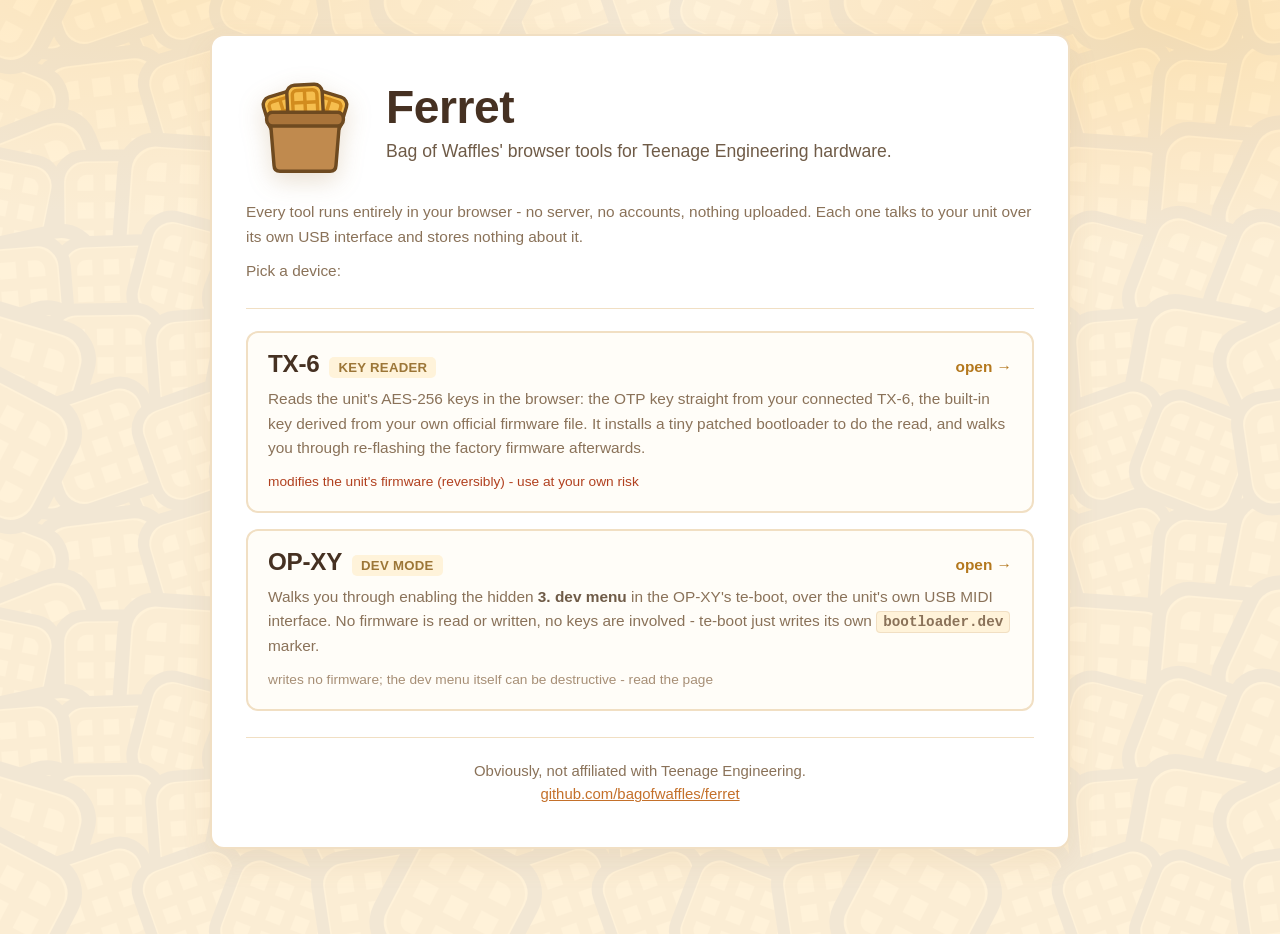
==== index.html @ 66b04594 "OP-XY dev mode enabler" ====
<!doctype html>
<html lang="en">
<head>
<meta charset="utf-8">
<meta name="viewport" content="width=device-width,initial-scale=1">
<title>Ferret - browser tools for TE hardware | Bag of Waffles</title>
<meta name="description" content="Bag of Waffles' browser tools for Teenage Engineering hardware: a TX-6 key reader and an OP-XY dev-mode enabler. Client-side only - nothing is uploaded.">
<meta name="color-scheme" content="light">
<meta name="theme-color" content="#FFF6E6">
<link rel="icon" type="image/svg+xml" href="assets/logo.svg">
<link rel="stylesheet" href="assets/style.css">
</head>
<body>
<div class="wrap">

<header class="hero">
  <div class="hero-head">
    <div class="logo-blk">
      <img class="logo" src="assets/logo.svg" alt="The Bag of Waffles logo: a brown paper bag overflowing with waffles" width="118" height="118">
    </div>
    <div class="hero-title">
      <h1>Ferret</h1>
      <p class="tag">Bag of Waffles' browser tools for Teenage Engineering hardware.</p>
    </div>
  </div>
  <div class="hero-text">
    <p class="promise">Every tool runs entirely in your browser - no server, no accounts, nothing uploaded. Each
      one talks to your unit over its own USB interface and stores nothing about it.</p>
    <p class="promise">Pick a device:</p>
  </div>
</header>

<main>
  <ul class="devices">
    <li class="device">
      <a href="tx-6/">
        <span class="drow"><span class="dname">TX-6</span><span class="dwhat">key reader</span><span class="dgo">open &rarr;</span></span>
        <span class="ddesc">Reads the unit's AES-256 keys in the browser: the OTP key straight from your connected
          TX-6, the built-in key derived from your own official firmware file. It installs a tiny patched
          bootloader to do the read, and walks you through re-flashing the factory firmware afterwards.</span>
        <span class="dmeta warn">modifies the unit's firmware (reversibly) - use at your own risk</span>
      </a>
    </li>
    <li class="device">
      <a href="op-xy/">
        <span class="drow"><span class="dname">OP-XY</span><span class="dwhat">dev mode</span><span class="dgo">open &rarr;</span></span>
        <span class="ddesc">Walks you through enabling the hidden <b>3. dev menu</b> in the OP-XY's te-boot, over the
          unit's own USB MIDI interface. No firmware is read or written, no keys are involved - te-boot just writes
          its own <code>bootloader.dev</code> marker.</span>
        <span class="dmeta">writes no firmware; the dev menu itself can be destructive - read the page</span>
      </a>
    </li>
  </ul>
</main>

<footer>
  <p>Obviously, not affiliated with Teenage Engineering.</p>
  <p><a href="https://github.com/bagofwaffles/ferret" target="_blank" rel="noopener">github.com/bagofwaffles/ferret</a></p>
</footer>

</div>
<noscript><p style="text-align:center;padding:20px">This page works without JavaScript, but the tools need it.</p></noscript>
</body>
</html>
---- assets/style.css ----
/* Ferret - one stylesheet for every page (picker + tools).
   Loaded as assets/style.css from the root and ../assets/style.css from each
   tool folder. waffles.svg / logo.svg sit next to this file. */
:root{
  --bg:#FFF6E6; --card:#FFFFFF; --ink:#463122; --dim:#967F68; --line:#F1DFC3; --line2:#E7CFA9;
  --gold:#F2A93B; --gold-hi:#F9C463; --gold-edge:#C9821B; --gold-ink:#5A3A06; --brown:#3B2A1B;
  --ok:#4E9E58; --ok-bg:#EAF7EA; --err:#E4572E; --err-bg:#FDEDE8; --warn:#D98A1F;
  --font:-apple-system,BlinkMacSystemFont,"Segoe UI",Roboto,Helvetica,Arial,sans-serif;
  --mono:ui-monospace,SFMono-Regular,Menlo,Consolas,monospace;
}
*{box-sizing:border-box}
[hidden]{display:none!important}
body{
  margin:0;color:var(--ink);
  font:17.6px/1.6 var(--font);
  background:url("waffles.svg") 0 0/460px 460px repeat,
             radial-gradient(900px 420px at 12% -4%,#FFEDCB,transparent 60%),
             radial-gradient(900px 420px at 92% 2%,#FFE9C2,transparent 55%),
             var(--bg);
  min-height:100vh;
}
.wrap{max-width:860px;margin:34px auto;padding:0 34px 40px;background:var(--card);
  border:2px solid var(--line);border-radius:14px;box-shadow:0 12px 30px rgba(178,133,66,.12)}
h1,h2,summary,button{font-family:var(--font);letter-spacing:-.01em}
a{color:#C4702A}
code{font:600 14.3px var(--mono);background:#FFF3DA;border:1px solid #F1DFC3;border-radius:4px;padding:2px 6px}

/* hero */
.hero{padding:30px 0 24px;border-bottom:1px solid var(--line)}
.hero-head{display:flex;align-items:center;gap:22px;flex-wrap:wrap}
.logo{width:118px;height:118px;filter:drop-shadow(0 8px 12px rgba(150,100,30,.2))}
.logo-blk{flex:none;display:flex;flex-direction:column;align-items:center;gap:7px}
.hero a{color:inherit;text-decoration:none}
.hero h1{font:700 clamp(33px,6vw,46.2px)/1.02 var(--font);margin:0}
.hero-title{flex:1 1 0;min-width:0}
.hero-text{margin-top:16px}
.tag{margin:6px 0 0;font-size:17.6px;color:#6F5B47}
.promise{margin:10px 0 0;font-size:15.4px;color:#8A7259}
.warnbar{margin:14px 0 0;padding:10px 14px;background:var(--err-bg);border:1px solid #F3C1B3;
  border-radius:6px;font-size:14.9px;color:#8C3A22}
.warnbar b{color:#B1401F}
@media(max-width:640px){.wrap{padding:0 18px 30px;margin:14px auto}.hero{padding:20px 0 18px}.hero-head{gap:14px}.logo{width:86px;height:86px}.tag{font-size:16.5px}}

/* step cards */
.steps{list-style:none;margin:0;padding:0}
.step{display:flex;gap:14px;padding:18px 0;border-top:1px solid var(--line);transition:opacity .2s,background .2s}
.step:first-child{border-top:0}
.step .num{flex:none;width:32px;padding-top:5px;align-self:flex-start;display:grid;place-items:center;
  font:700 20.9px/1 var(--font);color:#C9A16B}
.step .tick{display:none;font:700 16.5px/1 var(--font);color:var(--ok)}
.step .sbody{flex:1;min-width:0}
.step h2{margin:0 0 4px;font-size:19.8px;display:flex;align-items:center;gap:9px;flex-wrap:wrap}
.step.pending{opacity:.55}
.step.active{background:#FFFCF3}
.step.active .num{color:#9C6A10}
.step.done .ico{display:none}
.step.done .tick{display:inline}
.step.fail{background:#FDF2ED}
.sn{font:700 13.2px var(--font);color:#9C7637;background:#FFF3DA;border-radius:5px;padding:3px 9px}
.step.done .sn{color:#3E7F46;background:var(--ok-bg)}
.step.fail .sn{color:#B1401F;background:var(--err-bg)}
.sn:empty{display:none}

/* chips */
.chips{display:flex;gap:8px;flex-wrap:wrap;margin:4px 0 2px}
.chip{font:700 14.3px var(--font);padding:4px 10px;border-radius:5px;background:#FFF3DA;
  border:1.5px solid var(--line);color:#8A6B3F}
.chip.on{background:var(--ok-bg);border-color:#B7DFB9;color:#3E7F46}
.chip.off{background:var(--err-bg);border-color:#F3C1B3;color:#B1401F}

/* buttons */
.btn{display:inline-flex;align-items:center;gap:8px;font:700 17.6px var(--font);
  border-radius:10px;padding:12px 24px;border:2px solid transparent;cursor:pointer;
  transition:transform .08s ease,background-color .15s ease,border-color .15s ease;
  background:#FFFBF3;color:var(--ink)}
.btn.primary{background:var(--gold);color:var(--gold-ink);box-shadow:0 3px 0 var(--gold-edge)}
.btn.primary:not(:disabled):hover{background:#E89C2B}
.btn:not(.primary){border-color:var(--line);box-shadow:0 3px 0 #EDDCC0}
.btn:not(.primary):not(:disabled):hover{background:#FFF4E0;border-color:#E7CFA9}
.btn.primary:active{transform:translateY(3px);box-shadow:0 1px 0 var(--gold-edge);background:#E39420}
.btn:not(.primary):active{transform:translateY(2px);box-shadow:0 1px 0 #EDDCC0;background:#FFEFD3}
.btn:disabled{opacity:.45;cursor:not-allowed;box-shadow:none}
.btn.small{padding:8px 16px;font-size:16px}
.actions{display:flex;gap:10px;flex-wrap:wrap;margin-top:12px;align-items:center}
.actions:empty{display:none}

/* inputs */
input:not([type=file]),select{width:100%;background:#FFFDF8;border:2px solid var(--line);
  border-radius:8px;padding:11px 13px;font:inherit;color:var(--ink)}
input:not([type=file]):focus,select:focus{outline:3px solid #F9C463;outline-offset:1px;border-color:var(--gold)}
label{display:block;font:700 14.9px var(--font);color:#7A6449;margin:14px 0 6px}
.row{display:flex;gap:10px;align-items:center;flex-wrap:wrap}
#port{max-width:280px}
.mansub{font:700 14.3px var(--font);color:#8A6B3F;margin:16px 0 0}

/* cards / drawers */
.card{padding:14px 0 12px 46px;border-top:1px solid var(--line)}
#d-how{border-top:0;border-bottom:1px solid var(--line)}
details.card>summary{cursor:pointer;font:700 20.4px var(--font);list-style:none;user-select:none;
  position:relative;display:flex;align-items:center;gap:8px;padding:4px 0 2px;transition:color .15s}
details.card>summary::-webkit-details-marker{display:none}
details.card>summary:hover{color:#8A5A12}
details.card>summary::after{content:"";position:absolute;left:-36px;top:50%;
  width:24px;height:14px;background:#C78A2B;
  clip-path:path("M 3 0 L 21 0 Q 24 0 22.05 2.28 L 13.95 11.72 Q 12 14 10.05 11.72 L 1.95 2.28 Q 0 0 3 0 Z");
  transform:translateY(-50%);
  transition:transform .2s,background-color .15s}
details.card>summary:hover::after{background:#A2691B}
details.card[open]>summary::after{transform:translateY(-50%) rotate(180deg)}

/* hints */
.hint{color:var(--dim);font-size:15.4px;margin:9px 0 0}
.hint b{color:#6F5B47}
#checkhint{min-height:1em}
.howlist{margin:10px 0 0;padding-left:20px;color:var(--dim);font-size:15.4px}
.howlist li{margin:6px 0}
.howlist b{color:#6F5B47}

/* log */
#log{height:270px;overflow:auto;background:var(--brown);color:#F7EAD6;border-radius:10px;
  padding:12px;font:13.8px/1.55 var(--mono);white-space:pre-wrap;margin:12px 0 0}
#log .t{color:#9A8668}
#log .ok{color:#9FDD9B}
#log .err{color:#FF9D80}
#log .warn{color:#FFD27D}
#log .tx{color:#8FC6FF}
#log .rx{color:#D8B4FF}
#log .info{color:#F7EAD6}

/* footer */
footer p{margin:0}
footer{text-align:center;color:#8A7259;font-size:14.9px;margin-top:26px;border-top:1px solid var(--line);padding-top:22px}
footer b{font-weight:800}

/* toast */
.toast{position:fixed;left:50%;bottom:28px;transform:translateX(-50%) translateY(16px);
  background:#463122;color:#FFF6E6;padding:11px 21px;border-radius:10px;font:700 16px var(--font);
  opacity:0;transition:.25s;z-index:100;pointer-events:none;box-shadow:0 8px 20px rgba(0,0,0,.2)}
.toast.show{opacity:1;transform:translateX(-50%) translateY(0)}

:focus-visible{outline:3px solid var(--gold);outline-offset:2px;border-radius:6px}

/* ---------------- device picker (index.html) ---------------- */

/* device cards */
.devices{list-style:none;margin:22px 0 8px;padding:0;display:grid;gap:16px}
.device{border:2px solid var(--line);border-radius:12px;background:#FFFDF8;transition:border-color .15s,background .15s,box-shadow .15s}
.device a{display:block;padding:18px 20px;text-decoration:none;color:inherit;border-radius:10px}
.device:hover{border-color:var(--gold);background:#FFF7E3;box-shadow:0 4px 0 #EDDCC0}
.drow{display:flex;align-items:baseline;gap:10px;flex-wrap:wrap}
.dname{font:800 24.2px/1.1 var(--font);letter-spacing:-.01em}
.dwhat{font:700 13.2px var(--font);color:#9C7637;background:#FFF3DA;border-radius:5px;padding:3px 9px;text-transform:uppercase;letter-spacing:.02em}
.dgo{margin-left:auto;font:800 15.4px var(--font);color:#B4781E}
.device:hover .dgo{color:#8A5A12}
.ddesc{display:block;margin-top:9px;font-size:15.4px;color:#8A7259}
.ddesc b{color:#6F5B47}
.dmeta{display:block;margin-top:10px;font-size:13.7px;color:#A78F76}
.dmeta.warn{color:#B1401F}

/* ---------------- TX-6 ---------------- */

/* dropzone */
.drop{display:block;margin:14px 0 2px;border:2.5px dashed var(--line2);border-radius:10px;
  padding:20px;text-align:center;color:#A78F76;cursor:pointer;background:#FFFDF8;
  transition:border-color .15s,background .15s;font-weight:600}
.drop b{color:#8A6B3F}
.drop .sub{font-size:14.9px}
.drop:hover,.drop.hover{border-color:var(--gold);background:#FFF7E3}
.drop.ok{border-style:solid;border-color:#9ED39E;background:var(--ok-bg);color:#3E7F46}
.drop.ok b{color:#357B3E}

/* inputs */
#keyfield{font:14.9px/1.5 var(--mono)}
label.drop{font:inherit;color:#A78F76;margin:14px 0 2px}

/* key box */
.keybox{padding:18px 0 18px 46px;border-top:1px solid var(--line)}
.keybox h2{margin:0;font-size:22px}
.keyout{font:700 16.5px/1.75 var(--mono);word-break:break-all;background:#FFFDF7;border:2px dashed #EBCF9C;
  border-radius:10px;padding:15px;color:#7A5005;margin:12px 0 0}
.keylabel{font:700 15.4px var(--font);color:#7A6449;margin:16px 0 6px}
.keymeta{font-size:14.3px;color:var(--dim);margin:6px 0 0}
.keybox .actions{margin-top:14px}

/* decrypt output */
#dout{margin-top:12px}
#dout a{font-weight:800}

/* ---------------- OP-XY ---------------- */

/* reference / dry-run input */
#dry-otp{font:14.9px/1.5 var(--mono)}

/* connected unit box */
#unitbox{padding:14px 0 2px}
.unitrow{display:flex;gap:10px;font-size:15.4px;color:var(--dim);border-bottom:1px dashed var(--line);padding:5px 2px}
.unitrow span{flex:none;width:130px;color:#8A6B3F;font-weight:700}
.unitrow b{font-family:var(--mono);font-size:14.9px;color:#6F5B47;word-break:break-all}

/* reference / dry-run output */
#dryout{margin-top:12px}
.wire{background:var(--brown);color:#F7EAD6;border-radius:10px;padding:12px;
  font:13.8px/1.6 var(--mono);white-space:pre-wrap;word-break:break-all;margin:8px 0 0}
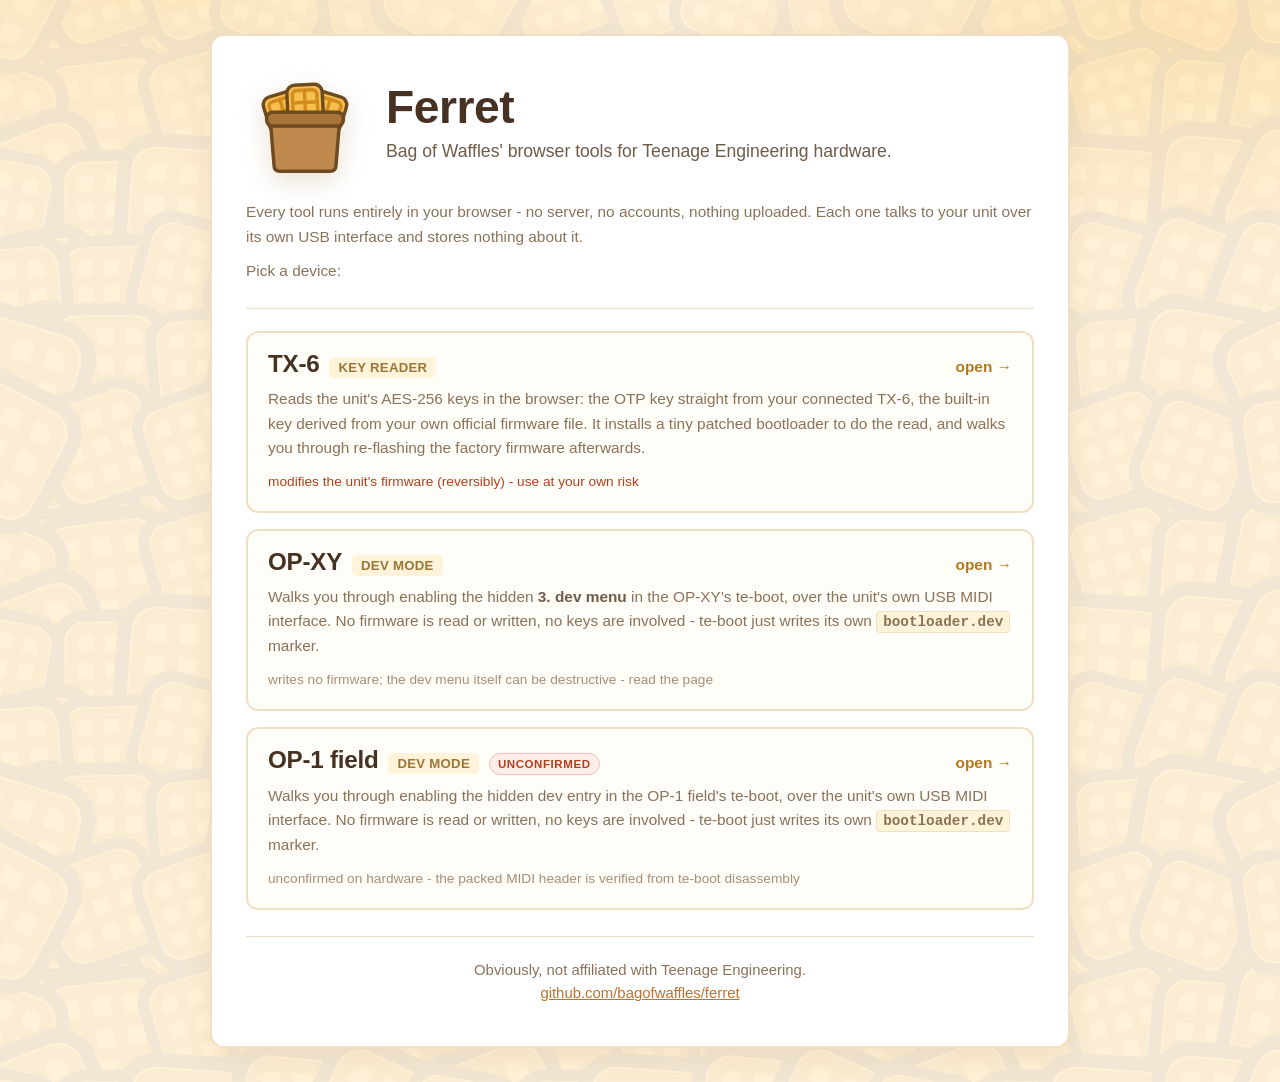
==== commit ae71781b: "Maybe dev mode for OP-1F" ====
--- a/index.html
+++ b/index.html
@@ -4,7 +4,7 @@
 <meta charset="utf-8">
 <meta name="viewport" content="width=device-width,initial-scale=1">
 <title>Ferret - browser tools for TE hardware | Bag of Waffles</title>
-<meta name="description" content="Bag of Waffles' browser tools for Teenage Engineering hardware: a TX-6 key reader and an OP-XY dev-mode enabler. Client-side only - nothing is uploaded.">
+<meta name="description" content="Bag of Waffles' browser tools for Teenage Engineering hardware: a TX-6 key reader, an OP-XY dev-mode enabler and an OP-1 field dev-mode enabler. Client-side only - nothing is uploaded.">
 <meta name="color-scheme" content="light">
 <meta name="theme-color" content="#FFF6E6">
 <link rel="icon" type="image/svg+xml" href="assets/logo.svg">
@@ -50,6 +50,15 @@
         <span class="dmeta">writes no firmware; the dev menu itself can be destructive - read the page</span>
       </a>
     </li>
+    <li class="device">
+      <a href="op-1f/">
+        <span class="drow"><span class="dname">OP-1 field</span><span class="dwhat">dev mode</span><span class="badge">unconfirmed</span><span class="dgo">open &rarr;</span></span>
+        <span class="ddesc">Walks you through enabling the hidden dev entry in the OP-1 field's te-boot, over the unit's
+          own USB MIDI interface. No firmware is read or written, no keys are involved - te-boot just writes its own
+          <code>bootloader.dev</code> marker.</span>
+        <span class="dmeta">unconfirmed on hardware - the packed MIDI header is verified from te-boot disassembly</span>
+      </a>
+    </li>
   </ul>
 </main>
 
--- a/assets/style.css
+++ b/assets/style.css
@@ -201,3 +201,14 @@
 #dryout{margin-top:12px}
 .wire{background:var(--brown);color:#F7EAD6;border-radius:10px;padding:12px;
   font:13.8px/1.6 var(--mono);white-space:pre-wrap;word-break:break-all;margin:8px 0 0}
+
+/* ---------------- OP-1 field ---------------- */
+
+/* unconfirmed badge */
+.badge{display:inline-block;font:800 11.5px/1.4 var(--font);letter-spacing:.05em;text-transform:uppercase;
+  padding:2px 8px;border-radius:999px;background:var(--err-bg);border:1px solid #F3C1B3;color:#B1401F;
+  vertical-align:middle;white-space:nowrap}
+
+/* challenge / header inputs */
+#otp-manual,#hdr{font:14.9px/1.5 var(--mono)}
+a.btn{text-decoration:none}
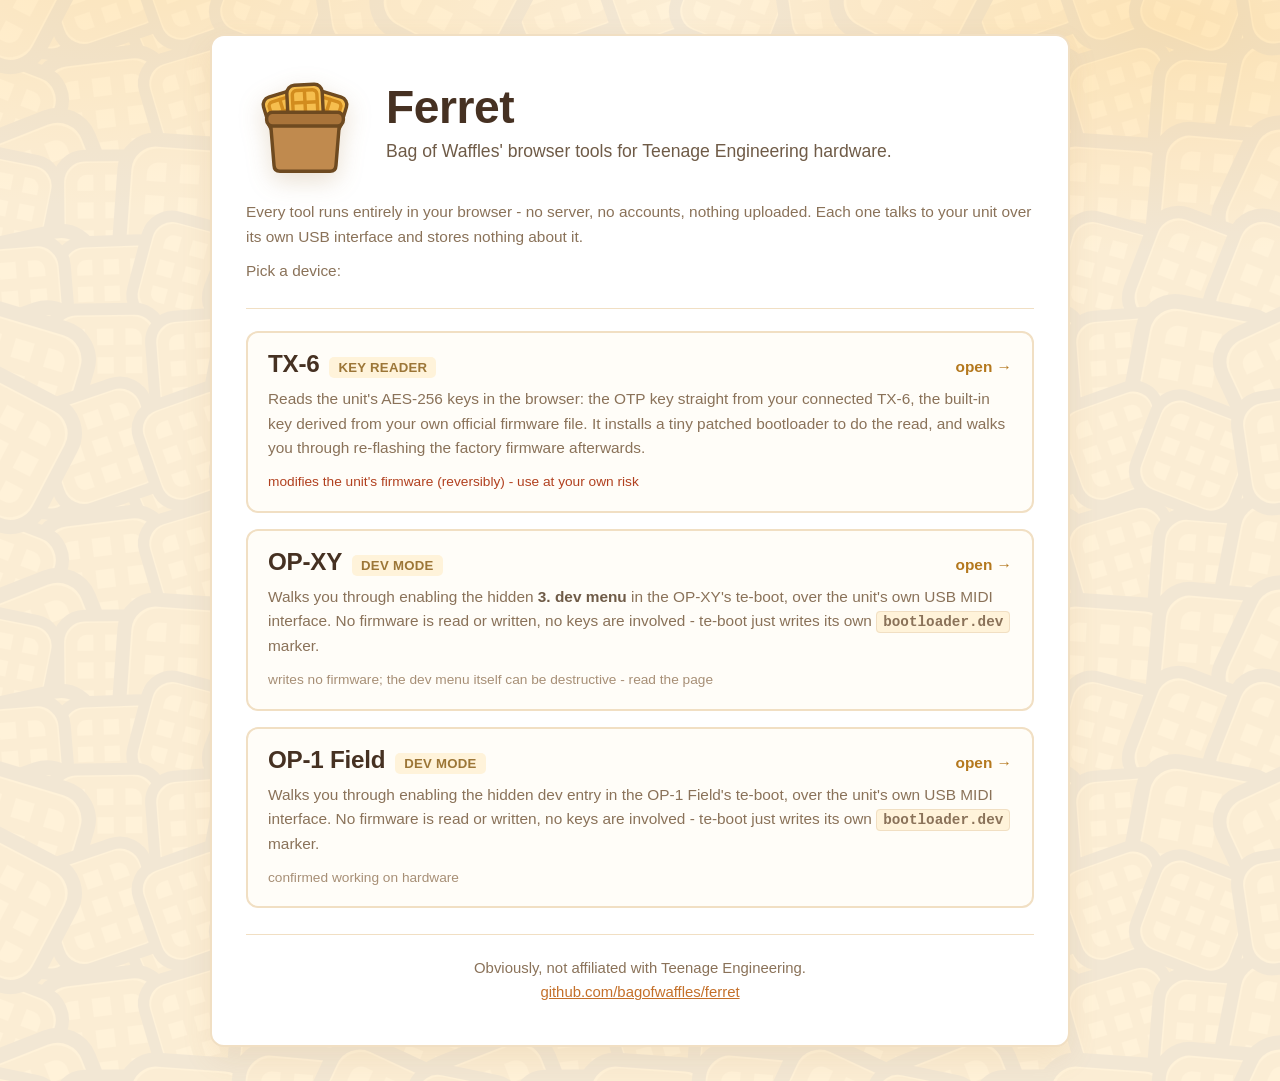
==== commit 99d30a27: "Confirmed working OP-1 Field dev mode" ====
--- a/index.html
+++ b/index.html
@@ -4,7 +4,7 @@
 <meta charset="utf-8">
 <meta name="viewport" content="width=device-width,initial-scale=1">
 <title>Ferret - browser tools for TE hardware | Bag of Waffles</title>
-<meta name="description" content="Bag of Waffles' browser tools for Teenage Engineering hardware: a TX-6 key reader, an OP-XY dev-mode enabler and an OP-1 field dev-mode enabler. Client-side only - nothing is uploaded.">
+<meta name="description" content="Bag of Waffles' browser tools for Teenage Engineering hardware: a TX-6 key reader, an OP-XY dev-mode enabler and an OP-1 Field dev-mode enabler. Client-side only - nothing is uploaded.">
 <meta name="color-scheme" content="light">
 <meta name="theme-color" content="#FFF6E6">
 <link rel="icon" type="image/svg+xml" href="assets/logo.svg">
@@ -52,11 +52,11 @@
     </li>
     <li class="device">
       <a href="op-1f/">
-        <span class="drow"><span class="dname">OP-1 field</span><span class="dwhat">dev mode</span><span class="badge">unconfirmed</span><span class="dgo">open &rarr;</span></span>
-        <span class="ddesc">Walks you through enabling the hidden dev entry in the OP-1 field's te-boot, over the unit's
+        <span class="drow"><span class="dname">OP-1 Field</span><span class="dwhat">dev mode</span><span class="dgo">open &rarr;</span></span>
+        <span class="ddesc">Walks you through enabling the hidden dev entry in the OP-1 Field's te-boot, over the unit's
           own USB MIDI interface. No firmware is read or written, no keys are involved - te-boot just writes its own
           <code>bootloader.dev</code> marker.</span>
-        <span class="dmeta">unconfirmed on hardware - the packed MIDI header is verified from te-boot disassembly</span>
+        <span class="dmeta">confirmed working on hardware</span>
       </a>
     </li>
   </ul>
--- a/assets/style.css
+++ b/assets/style.css
@@ -202,12 +202,9 @@
 .wire{background:var(--brown);color:#F7EAD6;border-radius:10px;padding:12px;
   font:13.8px/1.6 var(--mono);white-space:pre-wrap;word-break:break-all;margin:8px 0 0}
 
-/* ---------------- OP-1 field ---------------- */
-
-/* unconfirmed badge */
-.badge{display:inline-block;font:800 11.5px/1.4 var(--font);letter-spacing:.05em;text-transform:uppercase;
-  padding:2px 8px;border-radius:999px;background:var(--err-bg);border:1px solid #F3C1B3;color:#B1401F;
-  vertical-align:middle;white-space:nowrap}
+/* ---------------- OP-1 Field ---------------- */
+
+
 
 /* challenge / header inputs */
 #otp-manual,#hdr{font:14.9px/1.5 var(--mono)}
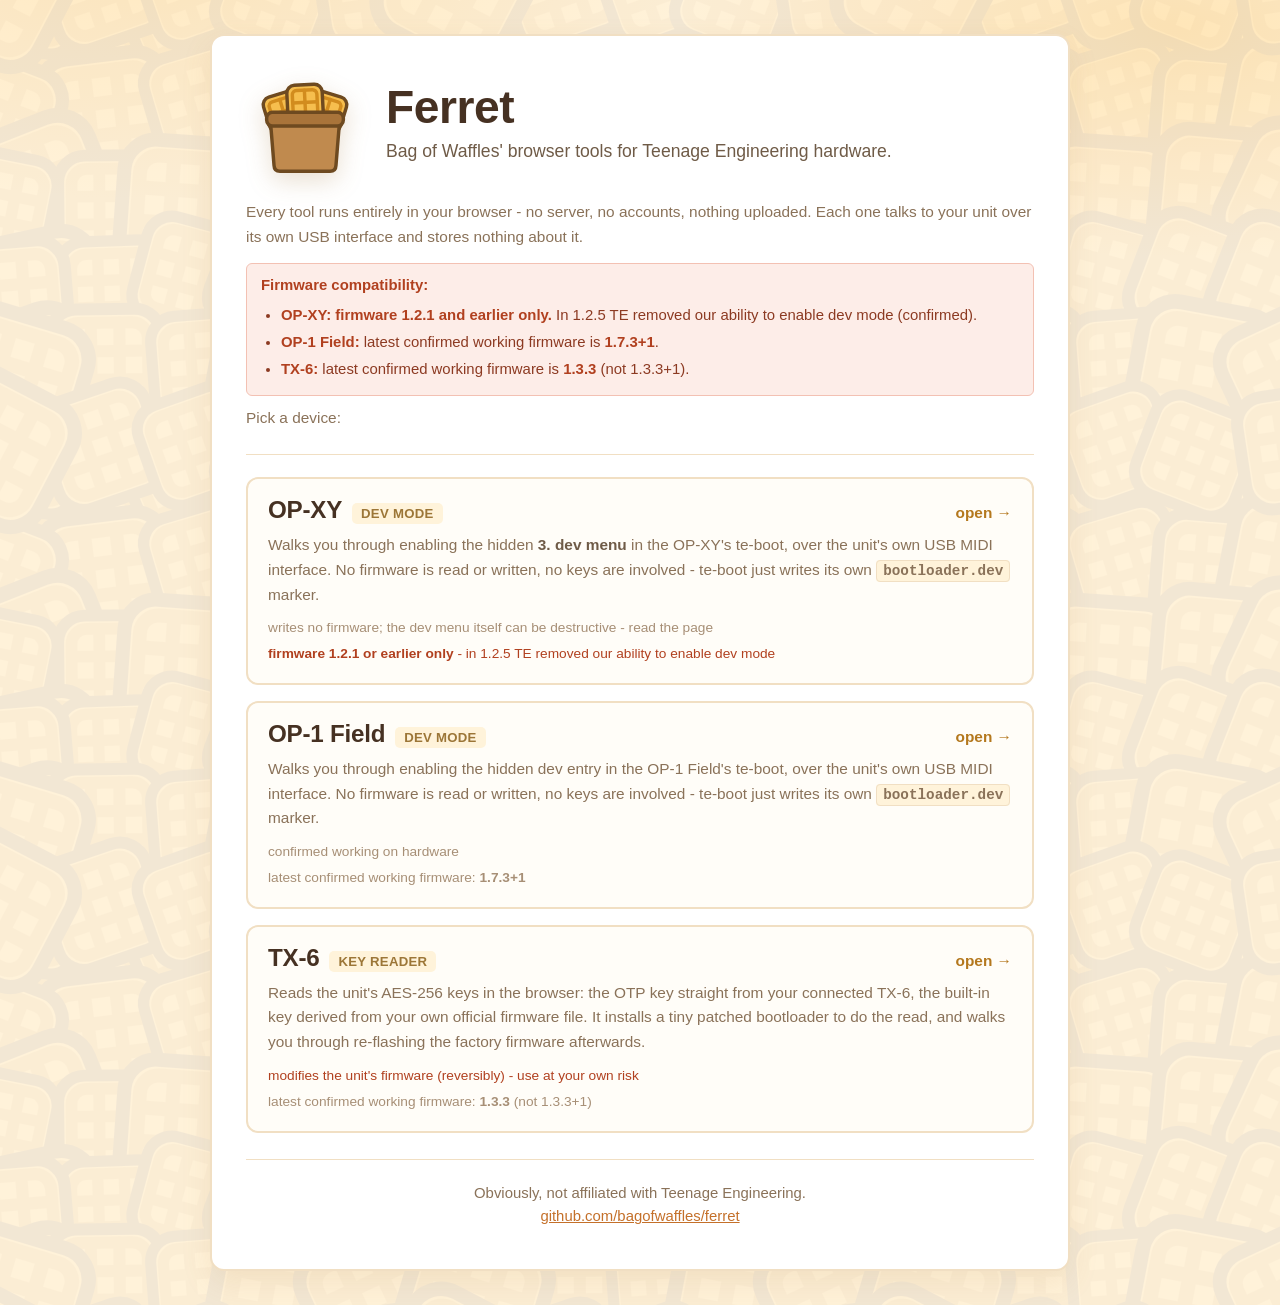
==== commit b6ca2cc1: "Add firmware compatibility notes; reorder devices OP-XY dev mode works only on firmware 1.2.1 and ea" ====
--- a/index.html
+++ b/index.html
@@ -4,7 +4,7 @@
 <meta charset="utf-8">
 <meta name="viewport" content="width=device-width,initial-scale=1">
 <title>Ferret - browser tools for TE hardware | Bag of Waffles</title>
-<meta name="description" content="Bag of Waffles' browser tools for Teenage Engineering hardware: a TX-6 key reader, an OP-XY dev-mode enabler and an OP-1 Field dev-mode enabler. Client-side only - nothing is uploaded.">
+<meta name="description" content="Bag of Waffles' browser tools for Teenage Engineering hardware: an OP-XY dev-mode enabler, an OP-1 Field dev-mode enabler and a TX-6 key reader. Client-side only - nothing is uploaded.">
 <meta name="color-scheme" content="light">
 <meta name="theme-color" content="#FFF6E6">
 <link rel="icon" type="image/svg+xml" href="assets/logo.svg">
@@ -26,6 +26,13 @@
   <div class="hero-text">
     <p class="promise">Every tool runs entirely in your browser - no server, no accounts, nothing uploaded. Each
       one talks to your unit over its own USB interface and stores nothing about it.</p>
+    <div class="warnbar"><b>Firmware compatibility:</b>
+      <ul>
+        <li><b>OP-XY: firmware 1.2.1 and earlier only.</b> In 1.2.5 TE removed our ability to enable dev mode (confirmed).</li>
+        <li><b>OP-1 Field:</b> latest confirmed working firmware is <b>1.7.3+1</b>.</li>
+        <li><b>TX-6:</b> latest confirmed working firmware is <b>1.3.3</b> (not 1.3.3+1).</li>
+      </ul>
+    </div>
     <p class="promise">Pick a device:</p>
   </div>
 </header>
@@ -33,21 +40,13 @@
 <main>
   <ul class="devices">
     <li class="device">
-      <a href="tx-6/">
-        <span class="drow"><span class="dname">TX-6</span><span class="dwhat">key reader</span><span class="dgo">open &rarr;</span></span>
-        <span class="ddesc">Reads the unit's AES-256 keys in the browser: the OTP key straight from your connected
-          TX-6, the built-in key derived from your own official firmware file. It installs a tiny patched
-          bootloader to do the read, and walks you through re-flashing the factory firmware afterwards.</span>
-        <span class="dmeta warn">modifies the unit's firmware (reversibly) - use at your own risk</span>
-      </a>
-    </li>
-    <li class="device">
       <a href="op-xy/">
         <span class="drow"><span class="dname">OP-XY</span><span class="dwhat">dev mode</span><span class="dgo">open &rarr;</span></span>
         <span class="ddesc">Walks you through enabling the hidden <b>3. dev menu</b> in the OP-XY's te-boot, over the
           unit's own USB MIDI interface. No firmware is read or written, no keys are involved - te-boot just writes
           its own <code>bootloader.dev</code> marker.</span>
         <span class="dmeta">writes no firmware; the dev menu itself can be destructive - read the page</span>
+        <span class="dmeta fw warn"><b>firmware 1.2.1 or earlier only</b> - in 1.2.5 TE removed our ability to enable dev mode</span>
       </a>
     </li>
     <li class="device">
@@ -57,6 +56,17 @@
           own USB MIDI interface. No firmware is read or written, no keys are involved - te-boot just writes its own
           <code>bootloader.dev</code> marker.</span>
         <span class="dmeta">confirmed working on hardware</span>
+        <span class="dmeta fw">latest confirmed working firmware: <b>1.7.3+1</b></span>
+      </a>
+    </li>
+    <li class="device">
+      <a href="tx-6/">
+        <span class="drow"><span class="dname">TX-6</span><span class="dwhat">key reader</span><span class="dgo">open &rarr;</span></span>
+        <span class="ddesc">Reads the unit's AES-256 keys in the browser: the OTP key straight from your connected
+          TX-6, the built-in key derived from your own official firmware file. It installs a tiny patched
+          bootloader to do the read, and walks you through re-flashing the factory firmware afterwards.</span>
+        <span class="dmeta warn">modifies the unit's firmware (reversibly) - use at your own risk</span>
+        <span class="dmeta fw">latest confirmed working firmware: <b>1.3.3</b> (not 1.3.3+1)</span>
       </a>
     </li>
   </ul>
--- a/assets/style.css
+++ b/assets/style.css
@@ -39,6 +39,8 @@
 .warnbar{margin:14px 0 0;padding:10px 14px;background:var(--err-bg);border:1px solid #F3C1B3;
   border-radius:6px;font-size:14.9px;color:#8C3A22}
 .warnbar b{color:#B1401F}
+.warnbar ul{margin:6px 0 0;padding-left:20px}
+.warnbar li{margin:3px 0}
 @media(max-width:640px){.wrap{padding:0 18px 30px;margin:14px auto}.hero{padding:20px 0 18px}.hero-head{gap:14px}.logo{width:86px;height:86px}.tag{font-size:16.5px}}
 
 /* step cards */
@@ -156,6 +158,8 @@
 .ddesc b{color:#6F5B47}
 .dmeta{display:block;margin-top:10px;font-size:13.7px;color:#A78F76}
 .dmeta.warn{color:#B1401F}
+.dmeta.fw{margin-top:4px}
+.dmeta b{color:inherit;font-weight:800}
 
 /* ---------------- TX-6 ---------------- */
 
